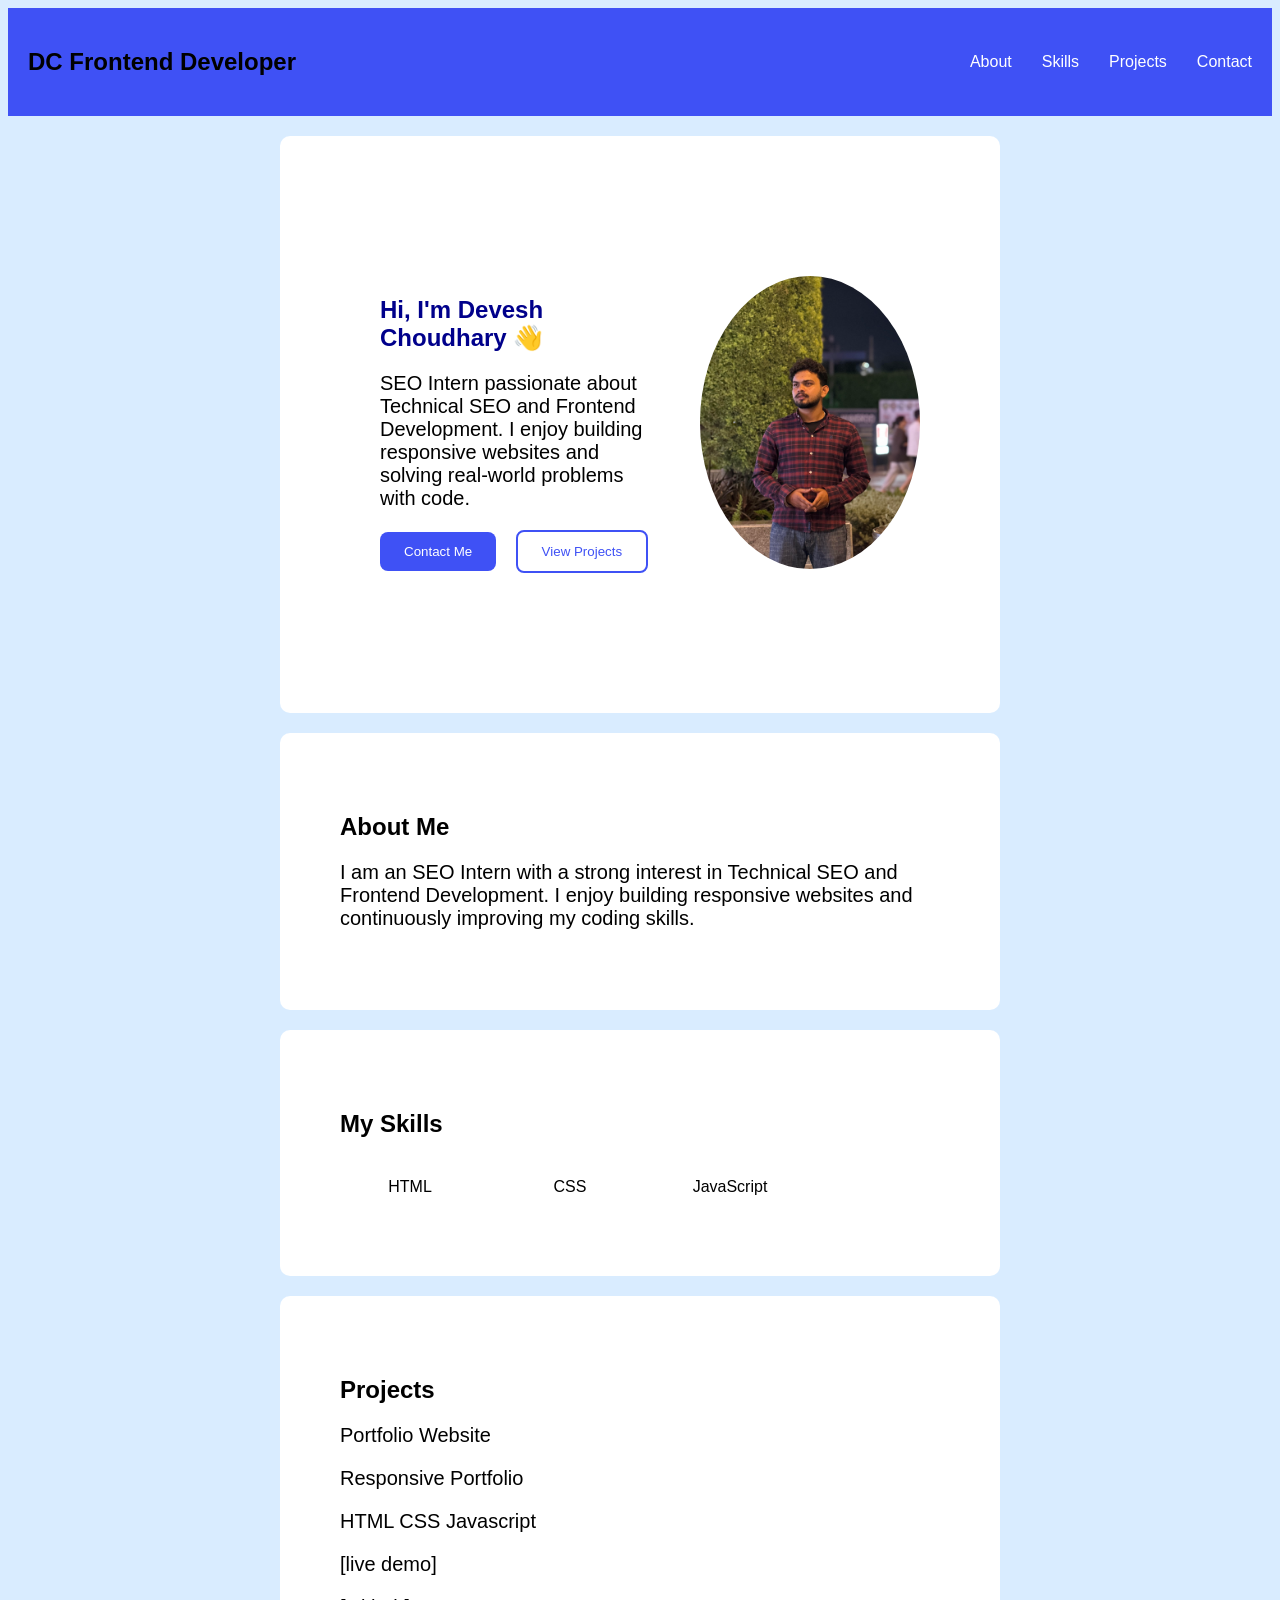
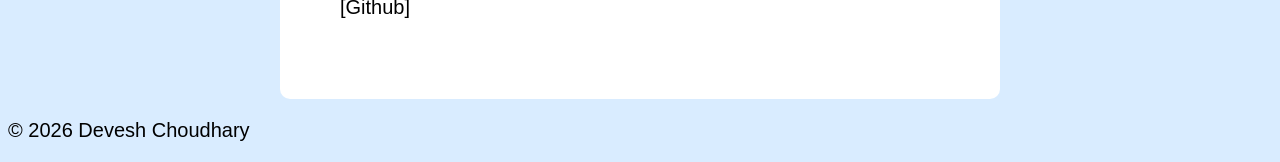
==== index.html @ b214b0ed "Initial portfolio project" ====
<!DOCTYPE html>
<html>
    <head>
       <head>

<meta charset="UTF-8">

<meta name="viewport"
content="width=device-width, initial-scale=1.0">

<title>Devesh Choudhary | Portfolio</title>

<meta
name="description"
content="Portfolio of Devesh Choudhary, SEO Intern and Frontend Developer.">

<link rel="stylesheet" href="style.css">

</head>
    </head>
<body>

<nav>
    <h2>
        DC
        Frontend Developer
    </h2>

    <div class="nav-links">
        <a href="#about">About</a>
        <a href="#skills">Skills</a>
        <a href="#projects">Projects</a>
        <a href="#contact">Contact</a>
    </div>
</nav>

<div class="container">

    <!-- Hero Section -->
    <section class="card" id="about">



        <div class="hero" id="about">

    <div class="hero-text">

        <h1 id="name">Hi, I'm Devesh Choudhary 👋</h1>

        <p id="role">
            SEO Intern passionate about Technical SEO and Frontend Development.
            I enjoy building responsive websites and solving real-world problems with code.
        </p>

        
        <button>Contact Me</button>
        <button class="secondary-btn">View Projects</button>

    </div>

    <div class="hero-image">

        <img src="devesh.jpg" alt="Devesh">

    </div>

</div>
</section>
    </div>

    <!-- About -->
    <div class="card">

        <h2>About Me</h2>

        <p>
         I am an SEO Intern with a strong interest in Technical SEO and Frontend Development.
         I enjoy building responsive websites and continuously improving my coding skills.
        </p>

    </div>

    <!-- Skills -->
    <div class="card" id="skills">

        <h2>My Skills</h2>

        <div class="skills">

            <div class="skill-card">HTML</div>

            <div class="skill-card">CSS</div>

            <div class="skill-card">JavaScript</div>

        </div>

    </div>

    <!-- Projects -->
    <div class="card" id="projects">

        <h2>Projects</h2>

        <p>Portfolio Website</p>

        <p>Responsive Portfolio</p>

        <p>HTML CSS  Javascript</p>

        <p>[live demo]</p>

        <p>[Github]</p>

    </div>

</div>

<script src="script.js"></script>

</body>
<footer>

<p>
© 2026 Devesh Choudhary
</p>

</footer>
</html>
---- style.css ----
h1{
    color: darkblue;
}
p{
    font-size: 20px;
}
button{
    background:#3f51f5;
    color:white;

    border:none;

    padding:12px 24px;

    border-radius:8px;

    cursor:pointer;

    transition:.3s;
}

button:hover{

    background:#2638d1;

    transform:translateY(-2px);

}
.section-title{
    color: purple;
}

.skill{
    color: darkgreen;
    font-weight: bold;
}
.card{
    background:white;
    width:600px;
    padding:60px;
    margin:20px auto;
    border-radius:10px;
}
body{

    background:#d9ecff;

    font-family:Arial;

}
nav{

    display:flex;

    justify-content:space-between;

    align-items:center;

    background-color:rgb(57, 129, 236);

    padding:20px;
}
.skills{
    display:flex;
    gap:20px;
}

.skill-card{
    background:white;
    padding:20px;
    border-radius:10px;
    width:100px;
    text-align:center;
}
.container{
    width:80%;
    margin:auto;
}
nav{
    display:flex;
    justify-content:space-between;
    align-items:center;
    background:#3f51f5;
    padding:20px;
}

.nav-links{
    display:flex;
    gap:30px;
}

.nav-links a{
    color:white;
    text-decoration:none;
}
.hero{
    display:flex;
    justify-content:space-between;
    align-items:center;
    gap:40px;

    width:90%;
    max-width:1100px;

    margin:40px auto;
    padding:40px;

    background:white;
    border-radius:15px;
}

.hero-image img{

    width:220px;

    border-radius:50%;
}
@media (max-width:768px){

    .hero{
        flex-direction:column;
        text-align:center;
    }

    nav{
        flex-direction:column;
        gap:15px;
    }

    .nav-links{
        flex-wrap:wrap;
        justify-content:center;
    }

    .skills{
        flex-wrap:wrap;
        justify-content:center;
    }
}
.secondary-btn{
    background:white;
    color:#3f51f5;
    border:2px solid #3f51f5;
    margin-left:15px;
}.hero img{
    transition:0.3s;
}

.hero img:hover{
    transform:scale(1.05);
}
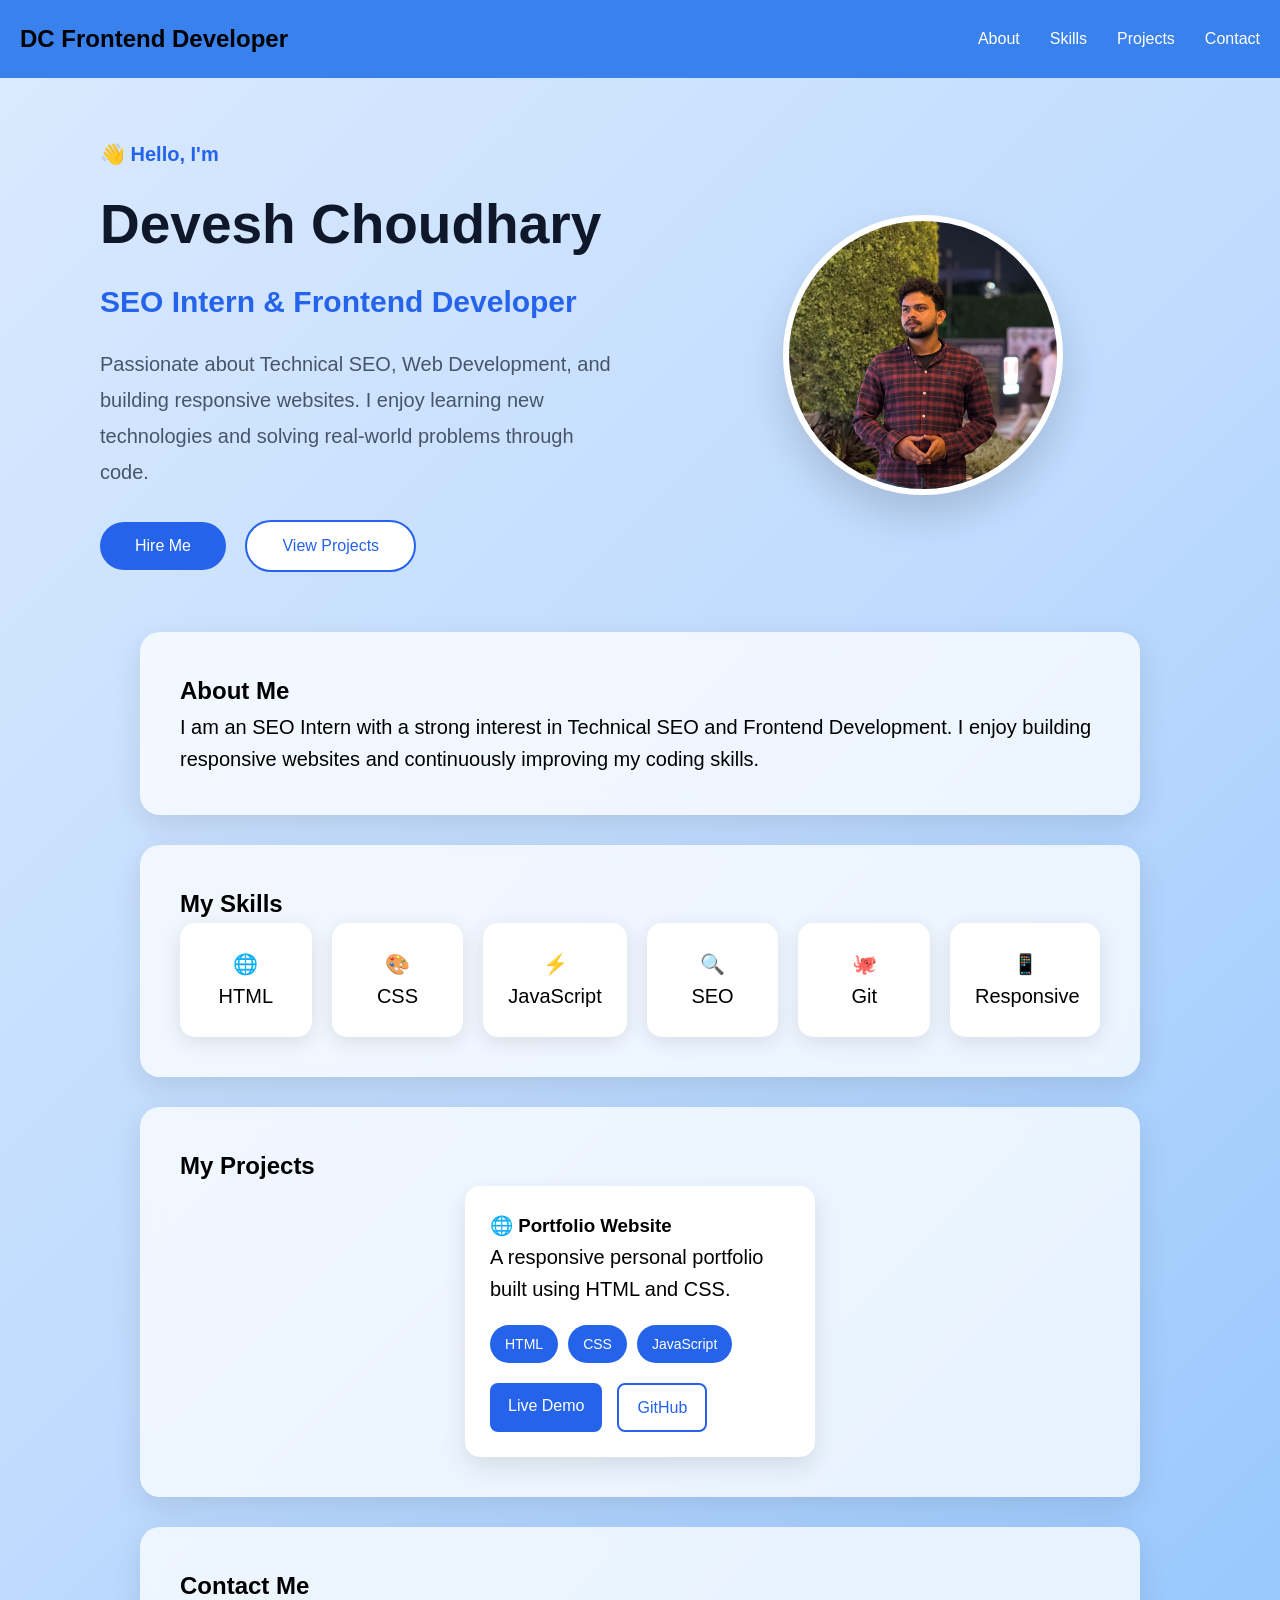
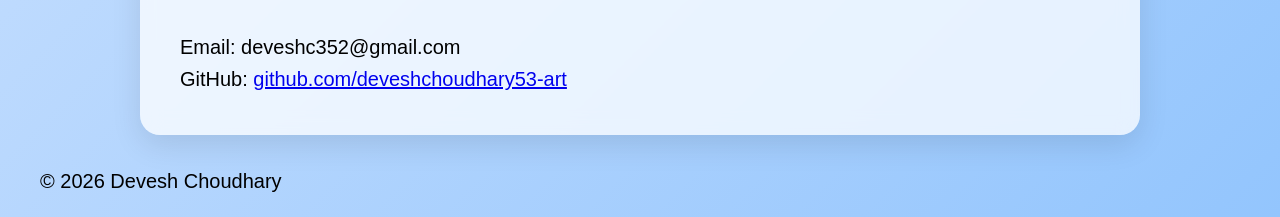
==== commit 476b464a: "Added professional cards" ====
--- a/index.html
+++ b/index.html
@@ -1,7 +1,7 @@
 <!DOCTYPE html>
 <html>
     <head>
-       <head>
+      
 
 <meta charset="UTF-8">
 
@@ -17,7 +17,7 @@
 <link rel="stylesheet" href="style.css">
 
 </head>
-    </head>
+    
 <body>
 
 <nav>
@@ -37,37 +37,38 @@
 <div class="container">
 
     <!-- Hero Section -->
-    <section class="card" id="about">
-
-
-
-        <div class="hero" id="about">
+    <section class="hero" id="about">
 
     <div class="hero-text">
 
-        <h1 id="name">Hi, I'm Devesh Choudhary 👋</h1>
+        <p class="intro">👋 Hello, I'm</p>
 
-        <p id="role">
-            SEO Intern passionate about Technical SEO and Frontend Development.
-            I enjoy building responsive websites and solving real-world problems with code.
+        <h1>Devesh Choudhary</h1>
+
+        <h2>SEO Intern & Frontend Developer</h2>
+
+        <p class="description">
+            Passionate about Technical SEO, Web Development, and building responsive websites.
+            I enjoy learning new technologies and solving real-world problems through code.
         </p>
 
-        
-        <button>Contact Me</button>
-        <button class="secondary-btn">View Projects</button>
+        <div class="hero-buttons">
 
-    </div>
+            <button>Hire Me</button>
 
-    <div class="hero-image">
+            <button class="secondary-btn">View Projects</button>
 
-        <img src="devesh.jpg" alt="Devesh">
+        </div>
 
-    </div>
+      </div>
 
-</div>
-</section>
-    </div>
+      <div class="hero-image">
 
+        <img src="devesh.jpg" alt="Devesh Choudhary">
+
+     </div>
+
+    </section>
     <!-- About -->
     <div class="card">
 
@@ -87,12 +88,17 @@
 
         <div class="skills">
 
-            <div class="skill-card">HTML</div>
+            <div class="skill-card">🌐<br>HTML</div>
 
-            <div class="skill-card">CSS</div>
+              <div class="skill-card">🎨<br>CSS</div>
 
-            <div class="skill-card">JavaScript</div>
+              <div class="skill-card">⚡<br>JavaScript</div>
 
+               <div class="skill-card">🔍<br>SEO</div>
+
+                <div class="skill-card">🐙<br>Git</div>
+
+                  <div class="skill-card">📱<br>Responsive</div>
         </div>
 
     </div>
@@ -100,25 +106,49 @@
     <!-- Projects -->
     <div class="card" id="projects">
 
-        <h2>Projects</h2>
+    <h2>My Projects</h2>
 
-        <p>Portfolio Website</p>
+    <div class="project-container">
 
-        <p>Responsive Portfolio</p>
+        <div class="project-card">
 
-        <p>HTML CSS  Javascript</p>
+            <h3>🌐 Portfolio Website</h3>
 
-        <p>[live demo]</p>
+            <p>
+                A responsive personal portfolio built using HTML and CSS.
+            </p>
 
-        <p>[Github]</p>
+            <div class="tech">
+                <span>HTML</span>
+                <span>CSS</span>
+                <span>JavaScript</span>
+            </div>
+
+            <div class="project-buttons">
+                <a href="https://github.com/deveshchoudhary53-art" class="btn">Live Demo</a>
+                <a href="https://github.com/deveshchoudhary53-art" class="btn secondary">GitHub</a>
+            </div>
+
+        </div>
 
     </div>
 
 </div>
+<div class="card" id="contact">
 
+    <h2>Contact Me</h2><br>
+
+    <p>Email: deveshc352@gmail.com</p>
+
+    <p>GitHub:
+        <a href="https://github.com/deveshchoudhary53-art" target="_blank">
+            github.com/deveshchoudhary53-art
+        </a>
+    </p>
+
+</div>
 <script src="script.js"></script>
 
-</body>
 <footer>
 
 <p>
@@ -126,4 +156,6 @@
 </p>
 
 </footer>
+</body>
+
 </html>
--- a/style.css
+++ b/style.css
@@ -1,5 +1,18 @@
-
-
+html{
+    scroll-behavior:smooth;
+}
+*{
+    margin:0;
+    padding:0;
+    box-sizing:border-box;
+}
+
+body{
+    margin:0;
+    font-family:Arial,sans-serif;
+    line-height:1.6;
+    background:linear-gradient(135deg,#dbeafe,#bfdbfe,#93c5fd);
+}
 h1{
     color: darkblue;
 }
@@ -7,25 +20,41 @@
     font-size: 20px;
 }
 button{
-    background:#3f51f5;
+
+    padding:15px 35px;
+
+    border:none;
+
+    border-radius:40px;
+
+    background:#2563eb;
+
     color:white;
 
-    border:none;
-
-    padding:12px 24px;
-
-    border-radius:8px;
+    font-size:16px;
 
     cursor:pointer;
 
     transition:.3s;
+
 }
 
 button:hover{
 
-    background:#2638d1;
-
-    transform:translateY(-2px);
+    transform:translateY(-3px);
+
+    background:#1d4ed8;
+
+}
+.secondary-btn{
+
+    background:white;
+
+    color:#2563eb;
+
+    border:2px solid #2563eb;
+
+    margin-left:15px;
 
 }
 .section-title{
@@ -37,117 +66,286 @@
     font-weight: bold;
 }
 .card{
+    width:90%;
+    max-width:1000px;
+    margin:30px auto;
+    padding:40px;
+
+    background:rgba(255,255,255,.75);
+
+    backdrop-filter:blur(10px);
+
+    border-radius:20px;
+
+    box-shadow:0 10px 30px rgba(0,0,0,.1);
+
+    transition:.3s;
+}
+.card:hover{
+    transform:translateY(-8px);
+    box-shadow:0 20px 40px rgba(0,0,0,.15);
+}
+
+nav{
+
+    display:flex;
+
+    justify-content:space-between;
+
+    align-items:center;
+
+    background-color:rgb(57, 129, 236);
+
+    padding:20px;
+}
+.skills{
+    display:flex;
+    gap:20px;
+}
+
+.skill-card{
+
     background:white;
-    width:600px;
-    padding:60px;
+
+    width:150px;
+
+    padding:25px;
+
+    border-radius:15px;
+
+    text-align:center;
+
+    font-size:20px;
+
+    box-shadow:0 5px 20px rgba(0,0,0,.1);
+
+    transition:.3s;
+
+}
+.skill-card:hover{
+
+    transform:translateY(-10px);
+
+}
+.container{
+    width:95%;
+    max-width:1200px;
     margin:20px auto;
-    border-radius:10px;
-}
-body{
-
-    background:#d9ecff;
-
-    font-family:Arial;
-
-}
-nav{
-
-    display:flex;
-
-    justify-content:space-between;
-
-    align-items:center;
-
-    background-color:rgb(57, 129, 236);
-
-    padding:20px;
-}
-.skills{
-    display:flex;
-    gap:20px;
-}
-
-.skill-card{
-    background:white;
-    padding:20px;
-    border-radius:10px;
-    width:100px;
-    text-align:center;
-}
-.container{
-    width:80%;
-    margin:auto;
 }
 nav{
     display:flex;
     justify-content:space-between;
     align-items:center;
-    background:#3f51f5;
+    flex-wrap:wrap;
     padding:20px;
 }
 
 .nav-links{
     display:flex;
+    align-items:center;
     gap:30px;
 }
 
 .nav-links a{
     color:white;
     text-decoration:none;
+    transition:.3s;
+}
+
+.nav-links a:hover{
+    color:#dbeafe;
 }
 .hero{
     display:flex;
     justify-content:space-between;
     align-items:center;
-    gap:40px;
+    gap:50px;
 
     width:90%;
-    max-width:1100px;
-
-    margin:40px auto;
-    padding:40px;
-
-    background:white;
-    border-radius:15px;
-}
-
+    max-width:1200px;
+
+    margin:60px auto;
+}
 .hero-image img{
 
-    width:220px;
+    width:280px;
+
+    height:280px;
+
+    object-fit:cover;
 
     border-radius:50%;
+
+    border:6px solid white;
+
+    box-shadow:0 20px 40px rgba(0,0,0,.15);
+
+    transition:.3s;
+}
+.hero-image img:hover{
+
+    transform:scale(1.05) rotate(3deg);
+
+}
+.intro{
+    color:#2563eb;
+    font-weight:bold;
+    font-size:20px;
+}
+.hero h1{
+    font-size:55px;
+    color:#0f172a;
+    margin:10px 0;
+}
+.hero h2{
+    color:#2563eb;
+    font-size:30px;
+    margin-bottom:20px;
+}
+.description{
+    line-height:1.8;
+    color:#475569;
+}
+.hero-buttons{
+    margin-top:30px;
 }
 @media (max-width:768px){
 
-    .hero{
+    nav{
         flex-direction:column;
         text-align:center;
-    }
-
-    nav{
-        flex-direction:column;
         gap:15px;
     }
 
     .nav-links{
         flex-wrap:wrap;
         justify-content:center;
+        gap:15px;
+    }
+
+    .container{
+        width:100%;
+        padding:10px;
+    }
+
+    .card{
+        width:100%;
+        padding:20px;
+    }
+
+    .hero{
+        flex-direction:column-reverse;
+        text-align:center;
+        gap:20px;
+    }
+
+    .hero-text,
+    .hero-image{
+        width:100%;
+    }
+
+    .hero-image img{
+        width:180px;
+    }
+
+    h1{
+        font-size:32px;
+    }
+
+    p{
+        font-size:18px;
     }
 
     .skills{
-        flex-wrap:wrap;
-        justify-content:center;
-    }
-}
-.secondary-btn{
+        flex-direction:column;
+        align-items:center;
+    }
+
+    .hero-buttons{
+    display:flex;
+    flex-direction:column;
+    gap:10px;
+}
+
+    .hero-buttons button{
+    width:100%;
+}
+    .secondary-btn{
+        margin-left:0;
+    }
+    nav h2{
+    margin-bottom:10px;
+    text-align:center;
+}
+.project-card{
+    width:100%;
+}
+
+.project-buttons{
+    flex-direction:column;
+}
+}
+
+
+
+
+.hero-text{
+    flex:1;
+    min-width:280px;
+}
+
+.hero-image{
+    flex:1;
+    display:flex;
+    justify-content:center;
+    min-width:220px;
+}
+.project-container{
+    display:flex;
+    justify-content:center;
+    flex-wrap:wrap;
+    gap:30px;
+}
+.project-card{
+    width:350px;
     background:white;
-    color:#3f51f5;
-    border:2px solid #3f51f5;
-    margin-left:15px;
-}.hero img{
-    transition:0.3s;
-}
-
-.hero img:hover{
-    transform:scale(1.05);
+    padding:25px;
+    border-radius:15px;
+    box-shadow:0 10px 25px rgba(0,0,0,.1);
+    transition:.3s;
+}
+.project-card:hover{
+    transform:translateY(-10px);
+}
+.tech{
+    display:flex;
+    flex-wrap:wrap;
+    gap:10px;
+    margin:20px 0;
+}
+.tech span{
+    background:#2563eb;
+    color:white;
+    padding:8px 15px;
+    border-radius:20px;
+    font-size:14px;
+}
+.project-buttons{
+    display:flex;
+    gap:15px;
+}
+.btn{
+    text-decoration:none;
+    background:#2563eb;
+    color:white;
+    padding:10px 18px;
+    border-radius:8px;
+    transition:.3s;
+}.btn:hover{
+    background:#1d4ed8;
+}
+.secondary{
+    background:white;
+    color:#2563eb;
+    border:2px solid #2563eb;
 }
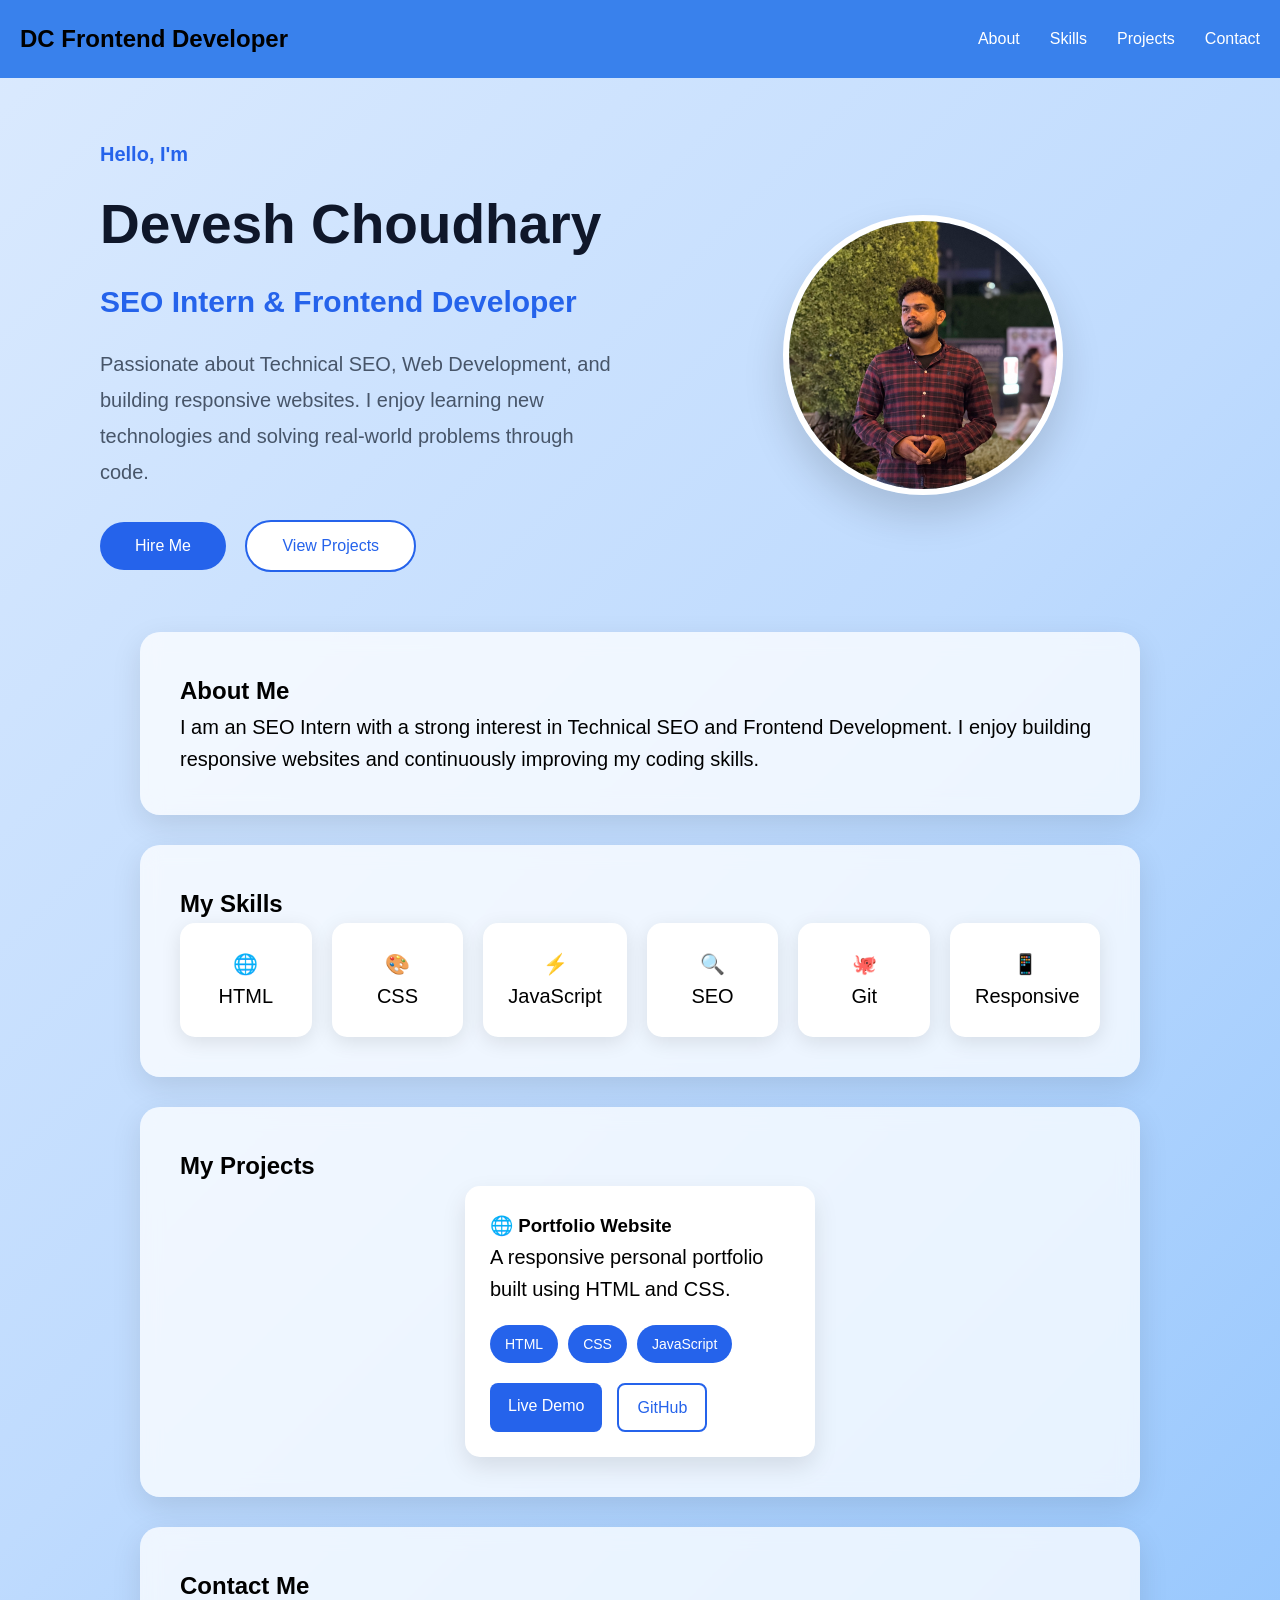
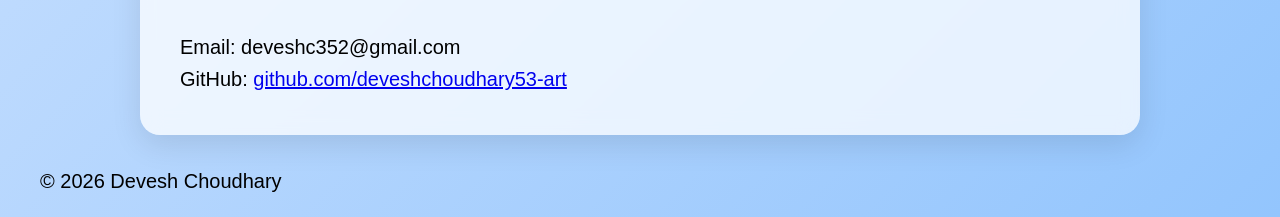
==== commit 138a3f08: "Added professional project cards" ====
--- a/index.html
+++ b/index.html
@@ -41,7 +41,7 @@
 
     <div class="hero-text">
 
-        <p class="intro">👋 Hello, I'm</p>
+        <p class="intro"> Hello, I'm</p>
 
         <h1>Devesh Choudhary</h1>
 
@@ -125,7 +125,7 @@
             </div>
 
             <div class="project-buttons">
-                <a href="https://github.com/deveshchoudhary53-art" class="btn">Live Demo</a>
+                <a href="https://deveshchoudhary53-art.github.io/portfolio/" class="btn">Live Demo</a>
                 <a href="https://github.com/deveshchoudhary53-art" class="btn secondary">GitHub</a>
             </div>
 
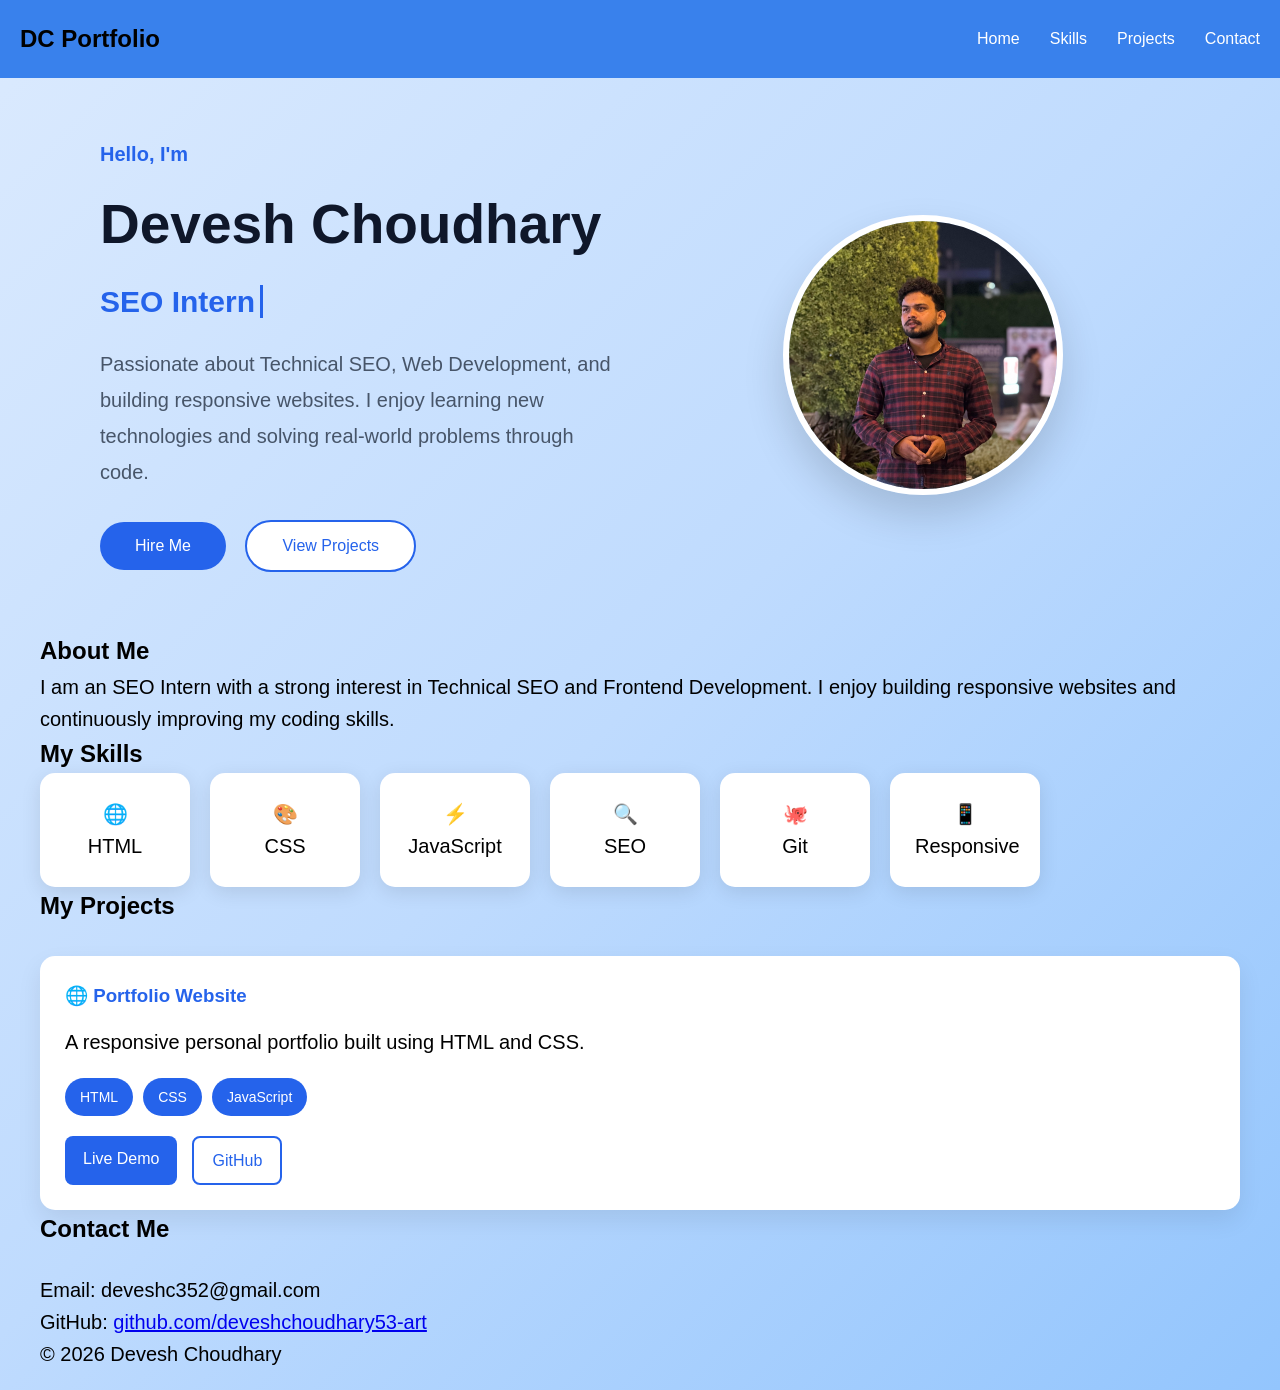
==== commit 5e5f2024: "redesigned portfolio with dedicated pages and  animated hero" ====
--- a/index.html
+++ b/index.html
@@ -14,24 +14,32 @@
 name="description"
 content="Portfolio of Devesh Choudhary, SEO Intern and Frontend Developer.">
 
-<link rel="stylesheet" href="style.css">
+<link rel="stylesheet" href="css/style.css">
 
 </head>
     
 <body>
 
 <nav>
-    <h2>
-        DC
-        Frontend Developer
-    </h2>
 
-    <div class="nav-links">
-        <a href="#about">About</a>
-        <a href="#skills">Skills</a>
-        <a href="#projects">Projects</a>
-        <a href="#contact">Contact</a>
+    <h2>DC Portfolio</h2>
+
+    <div class="menu-toggle" id="menu-toggle">
+        ☰
     </div>
+
+    <div class="nav-links" id="nav-links">
+
+        <a href="index.html">Home</a>
+
+        <a href="skills.html">Skills</a>
+
+        <a href="projects.html">Projects</a>
+
+        <a href="contact.html">Contact</a>
+
+    </div>
+
 </nav>
 
 <div class="container">
@@ -45,7 +53,9 @@
 
         <h1>Devesh Choudhary</h1>
 
-        <h2>SEO Intern & Frontend Developer</h2>
+        <h2>
+            <span id="typing"></span>
+        </h2>
 
         <p class="description">
             Passionate about Technical SEO, Web Development, and building responsive websites.
@@ -64,7 +74,7 @@
 
       <div class="hero-image">
 
-        <img src="devesh.jpg" alt="Devesh Choudhary">
+        <img src="images/devesh.jpg" alt="Devesh">
 
      </div>
 
@@ -125,7 +135,7 @@
             </div>
 
             <div class="project-buttons">
-                <a href="https://deveshchoudhary53-art.github.io/portfolio/" class="btn">Live Demo</a>
+                <a href="https://github.com/deveshchoudhary53-art" class="btn">Live Demo</a>
                 <a href="https://github.com/deveshchoudhary53-art" class="btn secondary">GitHub</a>
             </div>
 
@@ -141,14 +151,13 @@
     <p>Email: deveshc352@gmail.com</p>
 
     <p>GitHub:
-        <a href="https://github.com/deveshchoudhary53-art" target="_blank">
+         <a href="https://github.com/deveshchoudhary53-art" target="_blank">
             github.com/deveshchoudhary53-art
         </a>
     </p>
 
 </div>
-<script src="script.js"></script>
-
+<script src="js/script.js"></script>
 <footer>
 
 <p>
--- a/css/style.css
+++ b/css/style.css
@@ -0,0 +1,617 @@
+html{
+    scroll-behavior:smooth;
+}
+*{
+    margin:0;
+    padding:0;
+    box-sizing:border-box;
+}
+
+body{
+    margin:0;
+    font-family:Arial,sans-serif;
+    line-height:1.6;
+    background:linear-gradient(135deg,#dbeafe,#bfdbfe,#93c5fd);
+}
+h1{
+    color: darkblue;
+}
+p{
+    font-size: 20px;
+}
+button{
+
+    padding:15px 35px;
+
+    border:none;
+
+    border-radius:40px;
+
+    background:#2563eb;
+
+    color:white;
+
+    font-size:16px;
+
+    cursor:pointer;
+
+    transition:.3s;
+
+}
+
+button:hover{
+
+    transform:translateY(-3px);
+
+    background:#1d4ed8;
+
+}
+.secondary-btn{
+
+    background:white;
+
+    color:#2563eb;
+
+    border:2px solid #2563eb;
+
+    margin-left:15px;
+
+}
+.section-title{
+    color: purple;
+}
+
+.skill{
+    color: darkgreen;
+    font-weight: bold;
+}
+.card{
+
+animation:fadeUp 1s ease;
+
+}
+@keyframes fadeUp{
+
+from{
+
+opacity:0;
+
+transform:translateY(50px);
+
+}
+
+to{
+
+opacity:1;
+
+transform:translateY(0);
+
+}
+
+}
+.card:hover{
+    transform:translateY(-8px);
+    box-shadow:0 20px 40px rgba(0,0,0,.15);
+}
+
+nav{
+
+    display:flex;
+
+    justify-content:space-between;
+
+    align-items:center;
+
+    background-color:rgb(57, 129, 236);
+
+    padding:20px;
+}
+.skills{
+    display:flex;
+    gap:20px;
+}
+
+.skill-card{
+
+    background:white;
+
+    width:150px;
+
+    padding:25px;
+
+    border-radius:15px;
+
+    text-align:center;
+
+    font-size:20px;
+
+    box-shadow:0 5px 20px rgba(0,0,0,.1);
+
+    transition:.3s;
+
+}
+.skill-card:hover{
+
+    transform:translateY(-10px);
+
+}
+.container{
+    width:95%;
+    max-width:1200px;
+    margin:20px auto;
+}
+nav{
+    display:flex;
+    justify-content:space-between;
+    align-items:center;
+    flex-wrap:wrap;
+    padding:20px;
+}
+
+.nav-links{
+    display:flex;
+    align-items:center;
+    gap:30px;
+}
+
+.nav-links a{
+    color:white;
+    text-decoration:none;
+    transition:.3s;
+}
+
+.nav-links a:hover{
+    color:#dbeafe;
+}
+.hero{
+    display:flex;
+    justify-content:space-between;
+    align-items:center;
+    gap:50px;
+
+    width:90%;
+    max-width:1200px;
+
+    margin:60px auto;
+}
+.hero-image img{
+
+    width:280px;
+
+    height:280px;
+
+    object-fit:cover;
+
+    border-radius:50%;
+
+    border:6px solid white;
+
+    box-shadow:0 20px 40px rgba(0,0,0,.15);
+
+    transition:.3s;
+}
+.hero-image img:hover{
+
+    transform:scale(1.05) rotate(3deg);
+
+}
+.intro{
+    color:#2563eb;
+    font-weight:bold;
+    font-size:20px;
+}
+.hero h1{
+
+font-size:55px;
+
+color:#0f172a;
+
+margin:10px 0;
+
+animation:glow 2s infinite alternate;
+
+}
+@keyframes glow{
+
+from{
+
+text-shadow:0 0 5px #60a5fa;
+
+}
+
+to{
+
+text-shadow:0 0 20px #2563eb;
+
+}
+
+}
+.hero h2{
+    color:#2563eb;
+    font-size:30px;
+    margin-bottom:20px;
+}
+.description{
+    line-height:1.8;
+    color:#475569;
+}
+.hero-buttons{
+    margin-top:30px;
+}
+@media (max-width:768px){
+
+    nav{
+        flex-direction:column;
+        text-align:center;
+        gap:15px;
+    }
+
+    .nav-links{
+        flex-wrap:wrap;
+        justify-content:center;
+        gap:15px;
+    }
+
+    .container{
+        width:100%;
+        padding:10px;
+    }
+
+    .card{
+        width:100%;
+        padding:20px;
+    }
+
+    .hero{
+        flex-direction:column-reverse;
+        text-align:center;
+        gap:20px;
+    }
+
+    .hero-text,
+    .hero-image{
+        width:100%;
+    }
+
+    .hero-image img{
+        width:180px;
+    }
+
+    h1{
+        font-size:32px;
+    }
+
+    p{
+        font-size:18px;
+    }
+
+    .skills{
+        flex-direction:column;
+        align-items:center;
+    }
+
+    .hero-buttons{
+    display:flex;
+    flex-direction:column;
+    gap:10px;
+}
+
+    .hero-buttons button{
+    width:100%;
+}
+    .secondary-btn{
+        margin-left:0;
+    }
+    nav h2{
+    margin-bottom:10px;
+    text-align:center;
+}
+}
+.hero-text{
+    flex:1;
+    min-width:280px;
+}
+
+.hero-image{
+    flex:1;
+    display:flex;
+    justify-content:center;
+    min-width:220px;
+}
+.project-container{
+    display:flex;
+    justify-content:center;
+    flex-wrap:wrap;
+    gap:30px;
+}
+.project-card{
+    width:350px;
+    background:white;
+    padding:25px;
+    border-radius:15px;
+    box-shadow:0 10px 25px rgba(0,0,0,.1);
+    transition:.3s;
+}
+.project-card:hover{
+    transform:translateY(-10px);
+}
+.tech{
+    display:flex;
+    flex-wrap:wrap;
+    gap:10px;
+    margin:20px 0;
+}
+.tech span{
+    background:#2563eb;
+    color:white;
+    padding:8px 15px;
+    border-radius:20px;
+    font-size:14px;
+}
+.project-buttons{
+    display:flex;
+    gap:15px;
+}
+.btn{
+    text-decoration:none;
+    background:#2563eb;
+    color:white;
+    padding:10px 18px;
+    border-radius:8px;
+    transition:.3s;
+}.btn:hover{
+    background:#1d4ed8;
+}
+.secondary{
+    background:white;
+    color:#2563eb;
+    border:2px solid #2563eb;
+}
+/* Project Cards */
+
+.project-container{
+    display:flex;
+    gap:30px;
+    flex-wrap:wrap;
+    margin-top:30px;
+}
+
+.project-card{
+    flex:1;
+    min-width:280px;
+
+    background:white;
+
+    padding:25px;
+
+    border-radius:15px;
+
+    box-shadow:0 10px 25px rgba(0,0,0,.08);
+
+    transition:.3s;
+}
+
+.project-card:hover{
+
+    transform:translateY(-10px);
+
+}
+
+.project-card h3{
+
+    color:#2563eb;
+
+    margin-bottom:15px;
+
+}
+
+.project-card p{
+
+    margin-bottom:20px;
+
+    line-height:1.6;
+
+}
+/* Contact Form */
+
+.contact-form{
+
+display:flex;
+
+flex-direction:column;
+
+gap:20px;
+
+margin-top:30px;
+
+}
+
+.contact-form input,
+.contact-form textarea{
+
+padding:15px;
+
+border:1px solid #ddd;
+
+border-radius:10px;
+
+font-size:16px;
+
+outline:none;
+
+transition:.3s;
+
+}
+
+.contact-form input:focus,
+.contact-form textarea:focus{
+
+border-color:#2563eb;
+
+box-shadow:0 0 10px rgba(37,99,235,.2);
+
+}
+
+.contact-form textarea{
+
+resize:none;
+
+}
+
+.contact-form button{
+
+width:200px;
+
+}
+/* -------------------- */
+/* Responsive Navigation */
+/* -------------------- */
+
+.menu-toggle{
+
+    display:none;
+
+    font-size:30px;
+
+    cursor:pointer;
+
+    color:white;
+
+}
+
+@media (max-width:768px){
+
+    nav{
+
+        position:relative;
+
+        flex-wrap:wrap;
+
+    }
+
+    .menu-toggle{
+
+        display:block;
+
+    }
+
+    .nav-links{
+
+        display:none;
+
+        width:100%;
+
+        flex-direction:column;
+
+        text-align:center;
+
+        margin-top:20px;
+
+        gap:20px;
+
+    }
+
+    .nav-links.active{
+
+        display:flex;
+
+    }
+
+}
+#typing{
+
+color:#2563eb;
+
+border-right:3px solid #2563eb;
+
+padding-right:5px;
+
+animation:blink .7s infinite;
+
+}
+
+@keyframes blink{
+
+50%{
+
+border-color:transparent;
+
+}
+
+}
+.hero-text{
+
+animation:slideLeft 1s ease;
+
+}
+
+.hero-image{
+
+animation:slideRight 1s ease;
+
+}
+@keyframes slideLeft{
+
+from{
+
+opacity:0;
+
+transform:translateX(-80px);
+
+}
+
+to{
+
+opacity:1;
+
+transform:translateX(0);
+
+}
+
+}
+
+@keyframes slideRight{
+
+from{
+
+opacity:0;
+
+transform:translateX(80px);
+
+}
+
+to{
+
+opacity:1;
+
+transform:translateX(0);
+
+}
+
+}
+.hero-image img{
+
+animation:floatImage 4s ease-in-out infinite;
+
+}
+@keyframes floatImage{
+
+0%{
+
+transform:translateY(0px);
+
+}
+
+50%{
+
+transform:translateY(-15px);
+
+}
+
+100%{
+
+transform:translateY(0px);
+
+}
+
+}
